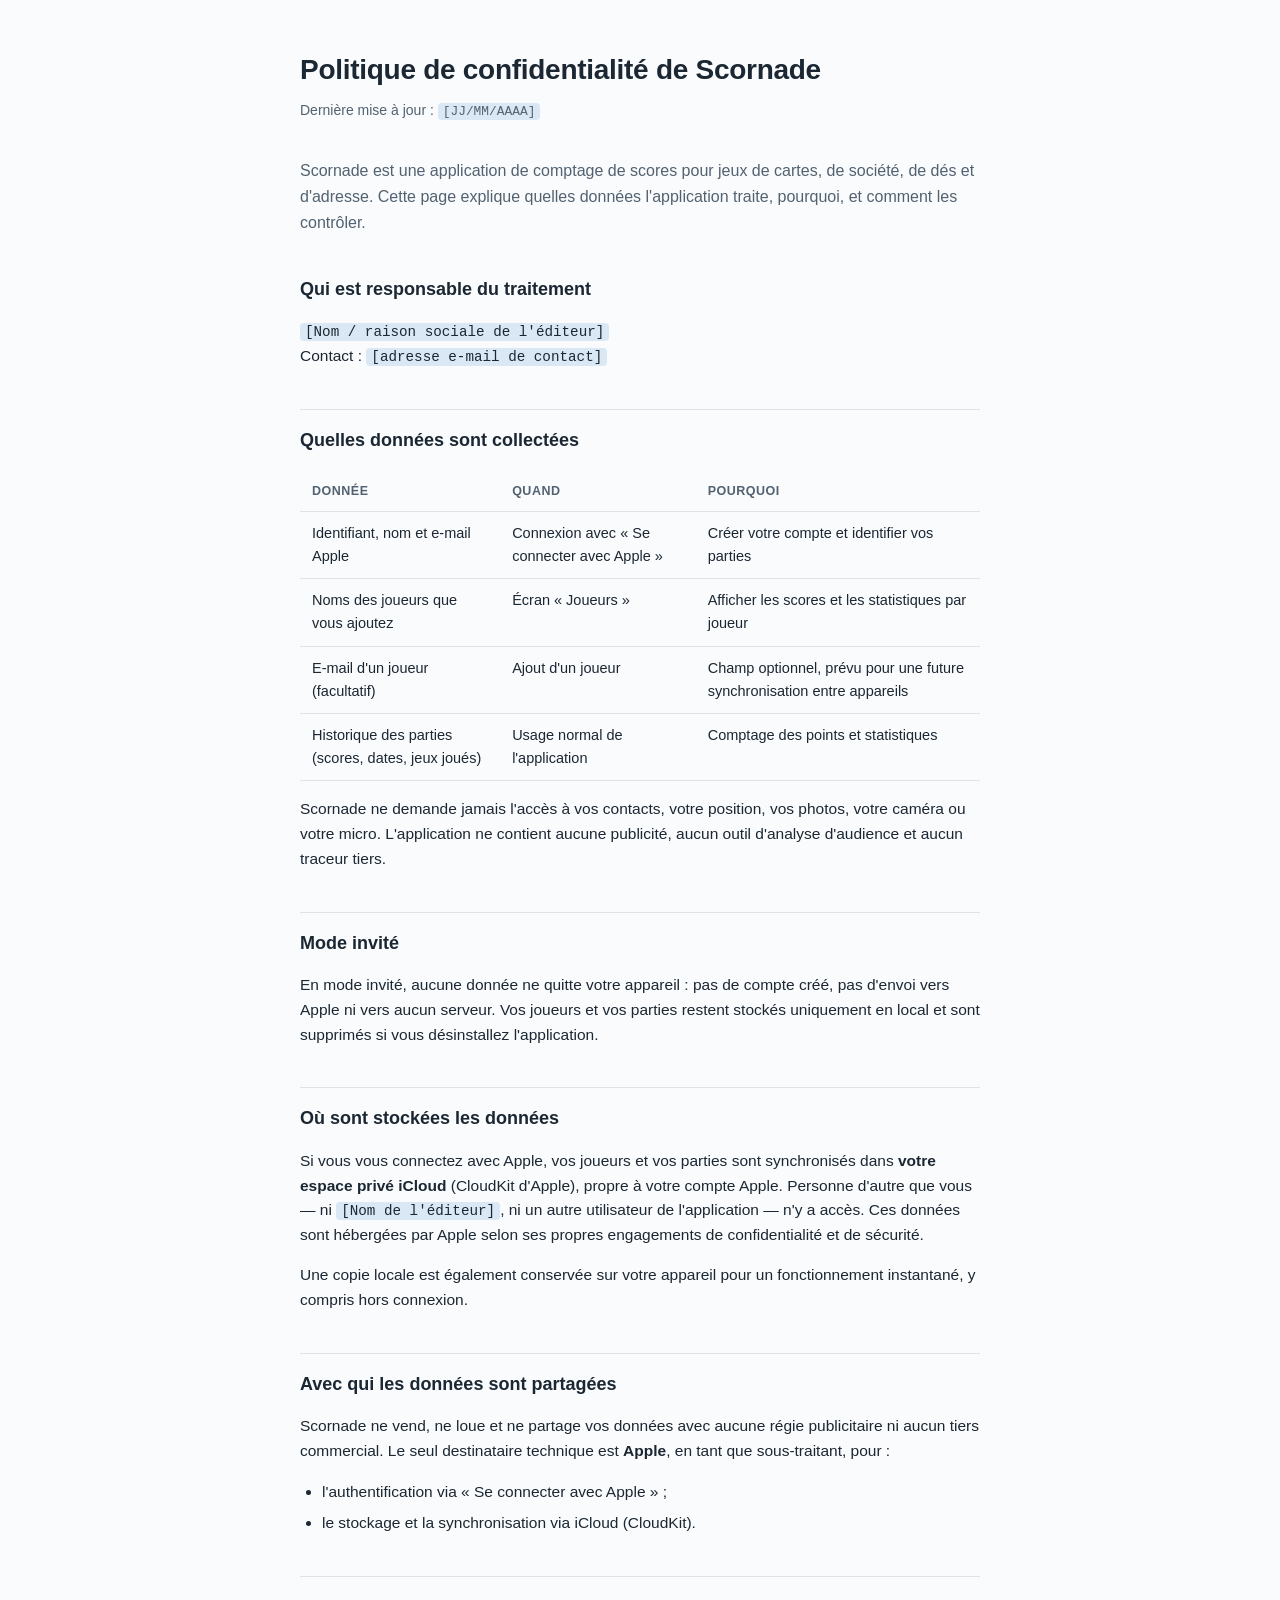
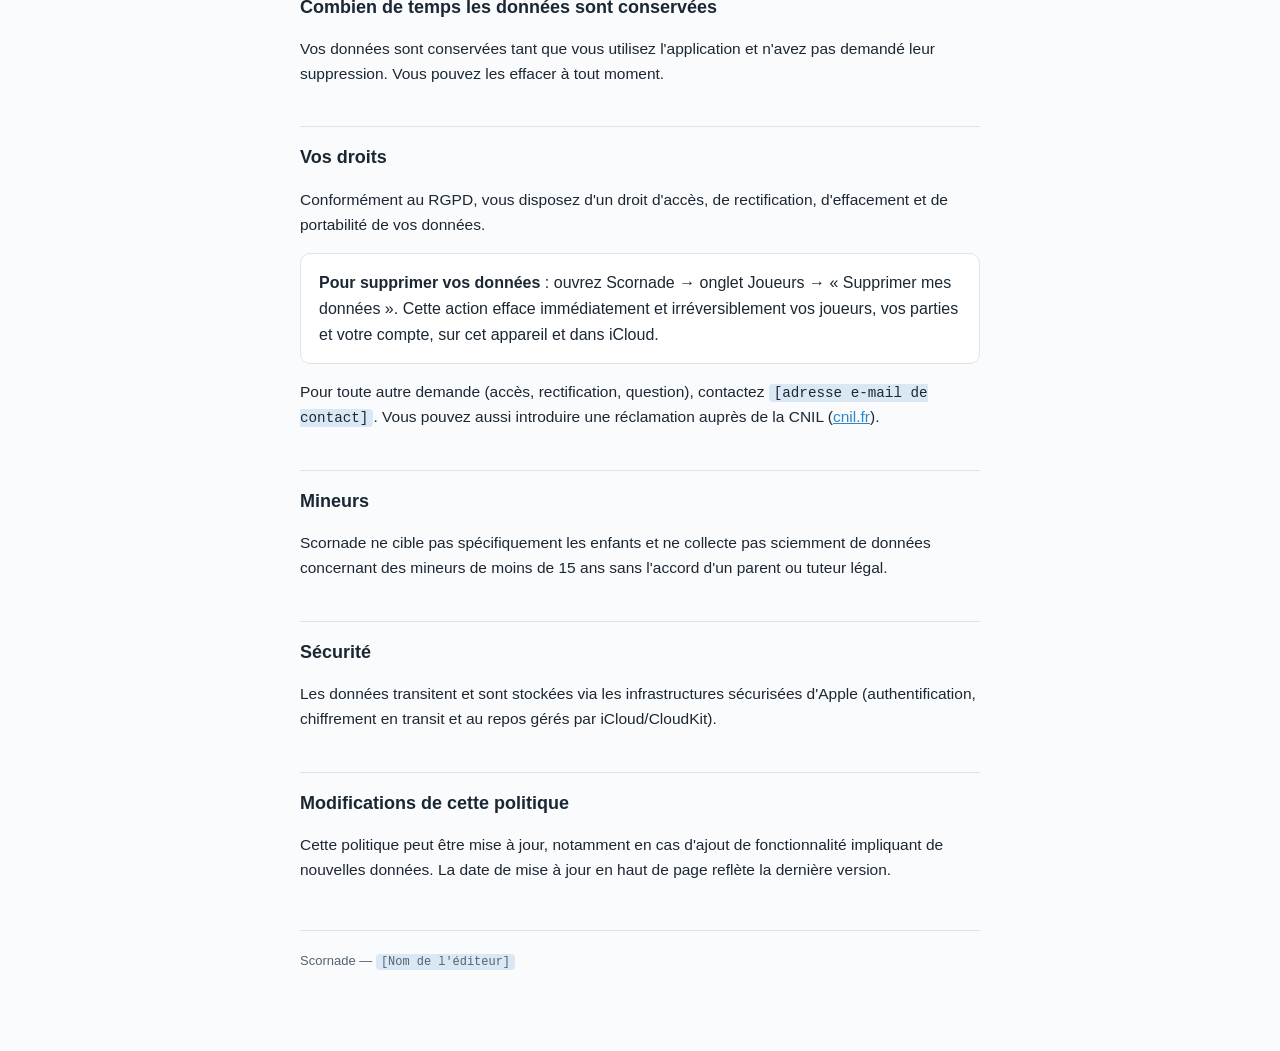
==== docs/politique-de-confidentialite.html @ f74ca092 "Add a draft privacy policy page Covers what Scornade actually does: Sign in with Apple, optional pla" ====
<!doctype html>
<html lang="fr">
<head>
<meta charset="utf-8">
<meta name="viewport" content="width=device-width, initial-scale=1">
<title>Politique de confidentialité — Scornade</title>
<style>
  :root {
    --paper: #FAFBFC;
    --ink: #1B2733;
    --ink-dim: #526271;
    --accent: #2C86C9;
    --hairline: #DCE4EA;
    --card: #FFFFFF;
  }
  @media (prefers-color-scheme: dark) {
    :root {
      --paper: #10171E;
      --ink: #E3EAEF;
      --ink-dim: #93A2AF;
      --accent: #5FB6E8;
      --hairline: #263340;
      --card: #161F28;
    }
  }
  * { box-sizing: border-box; }
  body {
    margin: 0;
    background: var(--paper);
    color: var(--ink);
    font-family: -apple-system, BlinkMacSystemFont, "Segoe UI", Roboto, sans-serif;
    line-height: 1.6;
  }
  .wrap { max-width: 720px; margin: 0 auto; padding: 48px 20px 80px; }
  h1 {
    font-size: 28px;
    margin: 0 0 6px;
    letter-spacing: -0.01em;
  }
  .updated {
    color: var(--ink-dim);
    font-size: 14px;
    margin: 0 0 36px;
  }
  h2 {
    font-size: 18px;
    margin: 40px 0 12px;
    padding-top: 16px;
    border-top: 1px solid var(--hairline);
  }
  h2:first-of-type { border-top: none; padding-top: 0; }
  p, li { font-size: 15.5px; color: var(--ink); }
  ul { padding-left: 22px; }
  li { margin-bottom: 6px; }
  .lead { color: var(--ink-dim); font-size: 16px; }
  table {
    width: 100%;
    border-collapse: collapse;
    margin: 16px 0;
    font-size: 14.5px;
  }
  th, td {
    text-align: left;
    padding: 10px 12px;
    border-bottom: 1px solid var(--hairline);
    vertical-align: top;
  }
  th {
    color: var(--ink-dim);
    font-weight: 600;
    font-size: 12.5px;
    text-transform: uppercase;
    letter-spacing: 0.04em;
  }
  .card {
    background: var(--card);
    border: 1px solid var(--hairline);
    border-radius: 10px;
    padding: 16px 18px;
    margin: 16px 0;
  }
  .fill {
    background: color-mix(in srgb, var(--accent) 16%, transparent);
    border-radius: 4px;
    padding: 1px 5px;
    font-family: ui-monospace, "SF Mono", Menlo, monospace;
    font-size: 0.92em;
  }
  a { color: var(--accent); }
  footer {
    margin-top: 48px;
    padding-top: 20px;
    border-top: 1px solid var(--hairline);
    color: var(--ink-dim);
    font-size: 13px;
  }
</style>
</head>
<body>
<div class="wrap">

  <h1>Politique de confidentialité de Scornade</h1>
  <p class="updated">Dernière mise à jour : <span class="fill">[JJ/MM/AAAA]</span></p>

  <p class="lead">Scornade est une application de comptage de scores pour jeux de cartes, de société, de dés et d'adresse. Cette page explique quelles données l'application traite, pourquoi, et comment les contrôler.</p>

  <h2>Qui est responsable du traitement</h2>
  <p>
    <span class="fill">[Nom / raison sociale de l'éditeur]</span><br>
    Contact : <span class="fill">[adresse e-mail de contact]</span>
  </p>

  <h2>Quelles données sont collectées</h2>
  <table>
    <tr><th>Donnée</th><th>Quand</th><th>Pourquoi</th></tr>
    <tr>
      <td>Identifiant, nom et e-mail Apple</td>
      <td>Connexion avec « Se connecter avec Apple »</td>
      <td>Créer votre compte et identifier vos parties</td>
    </tr>
    <tr>
      <td>Noms des joueurs que vous ajoutez</td>
      <td>Écran « Joueurs »</td>
      <td>Afficher les scores et les statistiques par joueur</td>
    </tr>
    <tr>
      <td>E-mail d'un joueur (facultatif)</td>
      <td>Ajout d'un joueur</td>
      <td>Champ optionnel, prévu pour une future synchronisation entre appareils</td>
    </tr>
    <tr>
      <td>Historique des parties (scores, dates, jeux joués)</td>
      <td>Usage normal de l'application</td>
      <td>Comptage des points et statistiques</td>
    </tr>
  </table>
  <p>Scornade ne demande jamais l'accès à vos contacts, votre position, vos photos, votre caméra ou votre micro. L'application ne contient aucune publicité, aucun outil d'analyse d'audience et aucun traceur tiers.</p>

  <h2>Mode invité</h2>
  <p>En mode invité, aucune donnée ne quitte votre appareil : pas de compte créé, pas d'envoi vers Apple ni vers aucun serveur. Vos joueurs et vos parties restent stockés uniquement en local et sont supprimés si vous désinstallez l'application.</p>

  <h2>Où sont stockées les données</h2>
  <p>Si vous vous connectez avec Apple, vos joueurs et vos parties sont synchronisés dans <strong>votre espace privé iCloud</strong> (CloudKit d'Apple), propre à votre compte Apple. Personne d'autre que vous — ni <span class="fill">[Nom de l'éditeur]</span>, ni un autre utilisateur de l'application — n'y a accès. Ces données sont hébergées par Apple selon ses propres engagements de confidentialité et de sécurité.</p>
  <p>Une copie locale est également conservée sur votre appareil pour un fonctionnement instantané, y compris hors connexion.</p>

  <h2>Avec qui les données sont partagées</h2>
  <p>Scornade ne vend, ne loue et ne partage vos données avec aucune régie publicitaire ni aucun tiers commercial. Le seul destinataire technique est <strong>Apple</strong>, en tant que sous-traitant, pour :</p>
  <ul>
    <li>l'authentification via « Se connecter avec Apple » ;</li>
    <li>le stockage et la synchronisation via iCloud (CloudKit).</li>
  </ul>

  <h2>Combien de temps les données sont conservées</h2>
  <p>Vos données sont conservées tant que vous utilisez l'application et n'avez pas demandé leur suppression. Vous pouvez les effacer à tout moment.</p>

  <h2>Vos droits</h2>
  <p>Conformément au RGPD, vous disposez d'un droit d'accès, de rectification, d'effacement et de portabilité de vos données.</p>
  <div class="card">
    <strong>Pour supprimer vos données</strong> : ouvrez Scornade → onglet Joueurs → « Supprimer mes données ». Cette action efface immédiatement et irréversiblement vos joueurs, vos parties et votre compte, sur cet appareil et dans iCloud.
  </div>
  <p>Pour toute autre demande (accès, rectification, question), contactez <span class="fill">[adresse e-mail de contact]</span>. Vous pouvez aussi introduire une réclamation auprès de la CNIL (<a href="https://www.cnil.fr" target="_blank" rel="noopener">cnil.fr</a>).</p>

  <h2>Mineurs</h2>
  <p>Scornade ne cible pas spécifiquement les enfants et ne collecte pas sciemment de données concernant des mineurs de moins de 15 ans sans l'accord d'un parent ou tuteur légal.</p>

  <h2>Sécurité</h2>
  <p>Les données transitent et sont stockées via les infrastructures sécurisées d'Apple (authentification, chiffrement en transit et au repos gérés par iCloud/CloudKit).</p>

  <h2>Modifications de cette politique</h2>
  <p>Cette politique peut être mise à jour, notamment en cas d'ajout de fonctionnalité impliquant de nouvelles données. La date de mise à jour en haut de page reflète la dernière version.</p>

  <footer>Scornade — <span class="fill">[Nom de l'éditeur]</span></footer>

</div>
</body>
</html>
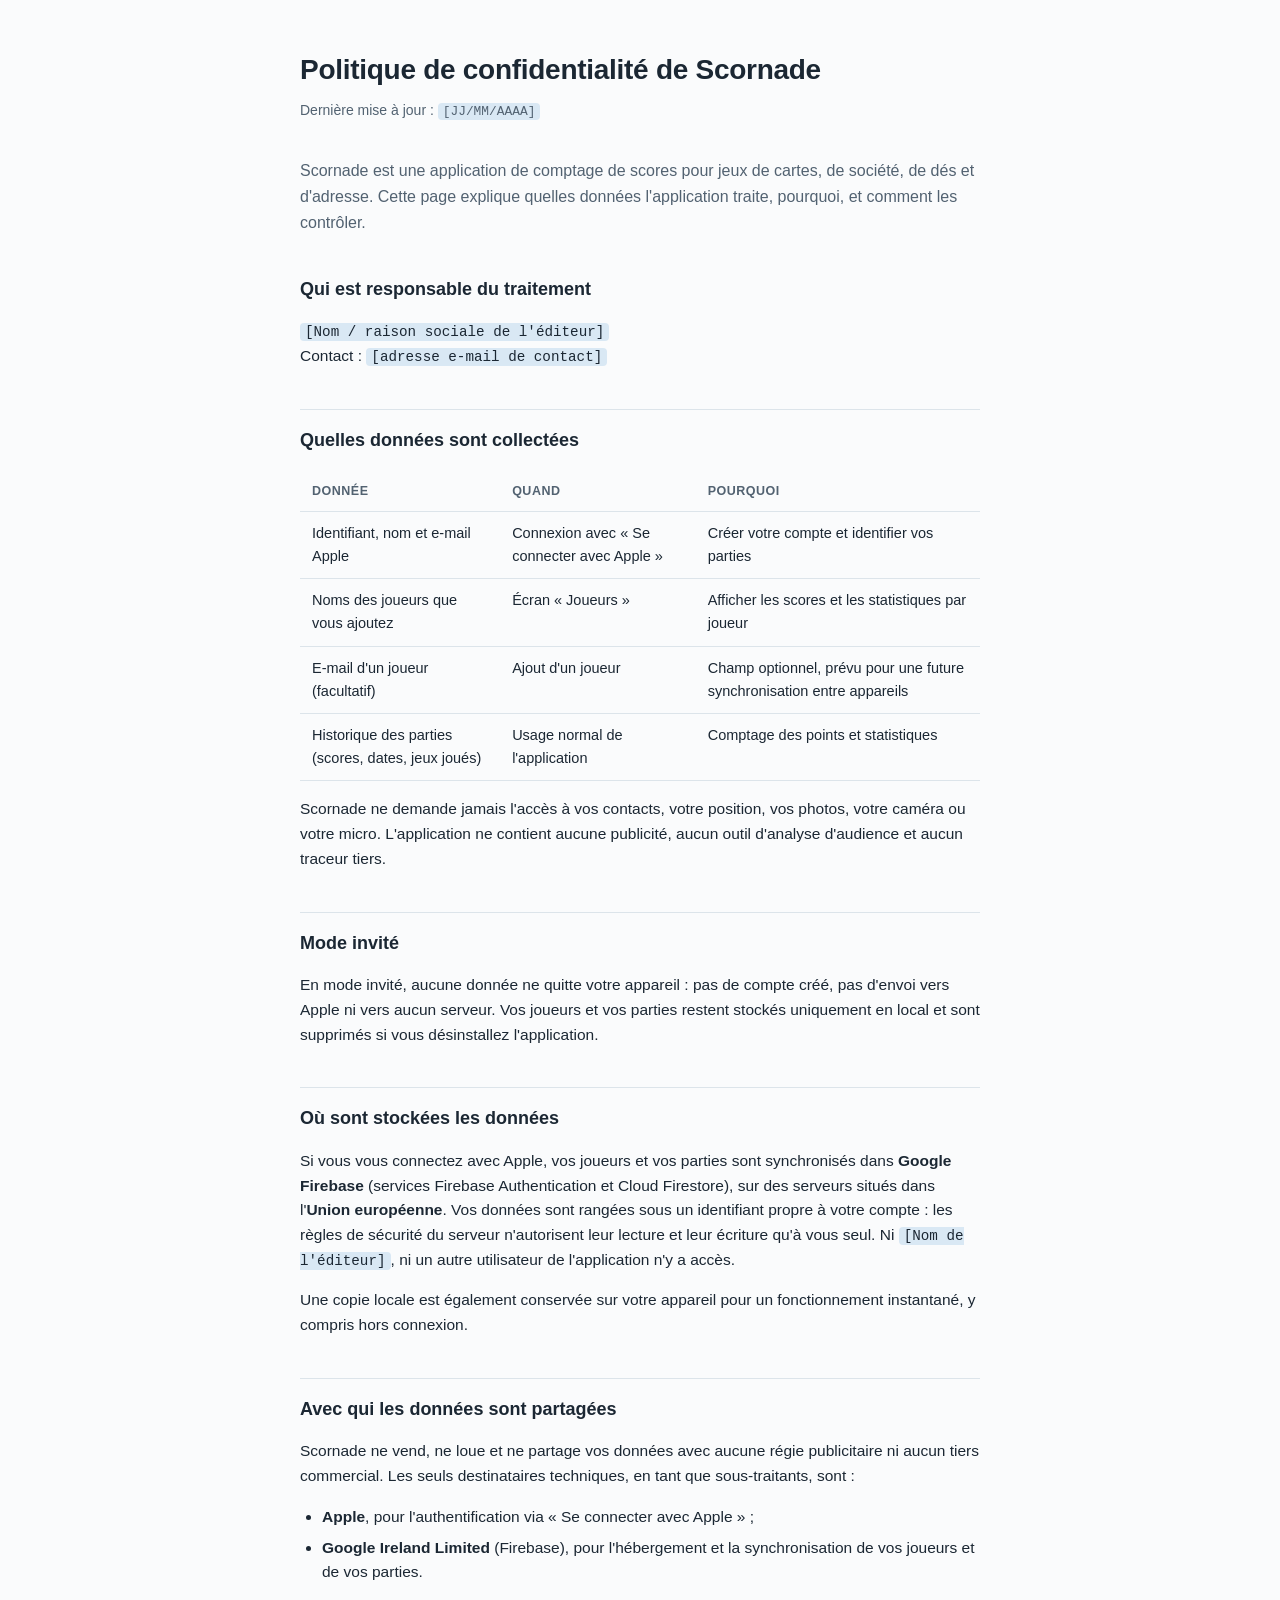
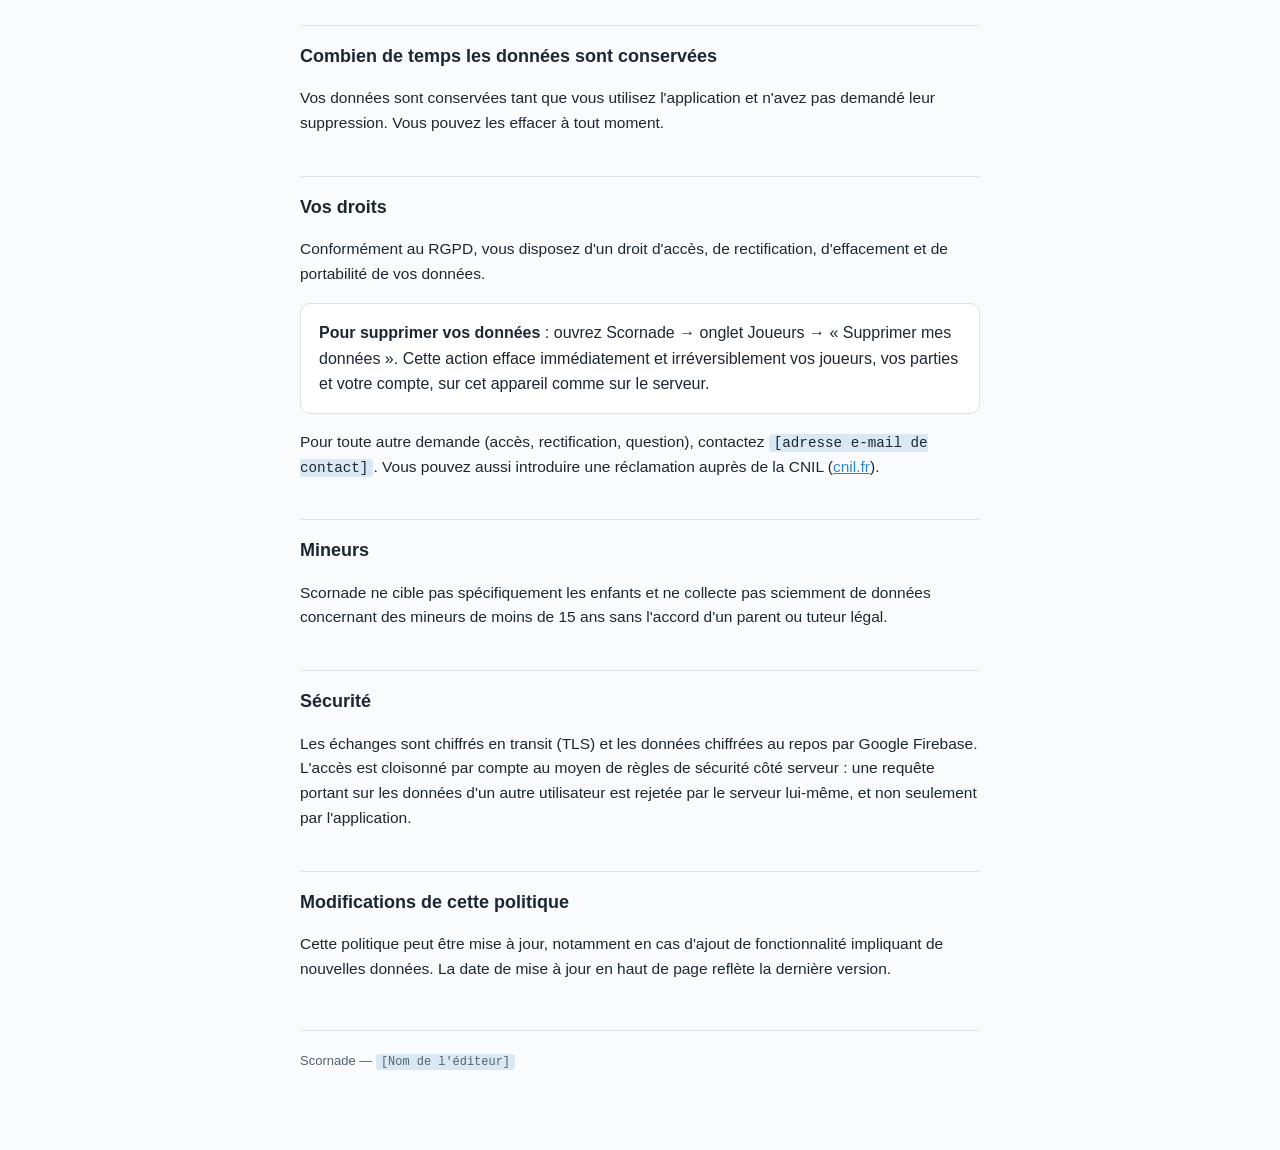
==== commit 5e2b4128: "Move sync from CloudKit to Firebase CloudKit ties sync to Apple accounts, which rules out the web cl" ====
--- a/docs/politique-de-confidentialite.html
+++ b/docs/politique-de-confidentialite.html
@@ -140,14 +140,14 @@
   <p>En mode invité, aucune donnée ne quitte votre appareil : pas de compte créé, pas d'envoi vers Apple ni vers aucun serveur. Vos joueurs et vos parties restent stockés uniquement en local et sont supprimés si vous désinstallez l'application.</p>
 
   <h2>Où sont stockées les données</h2>
-  <p>Si vous vous connectez avec Apple, vos joueurs et vos parties sont synchronisés dans <strong>votre espace privé iCloud</strong> (CloudKit d'Apple), propre à votre compte Apple. Personne d'autre que vous — ni <span class="fill">[Nom de l'éditeur]</span>, ni un autre utilisateur de l'application — n'y a accès. Ces données sont hébergées par Apple selon ses propres engagements de confidentialité et de sécurité.</p>
+  <p>Si vous vous connectez avec Apple, vos joueurs et vos parties sont synchronisés dans <strong>Google Firebase</strong> (services Firebase Authentication et Cloud Firestore), sur des serveurs situés dans l'<strong>Union européenne</strong>. Vos données sont rangées sous un identifiant propre à votre compte : les règles de sécurité du serveur n'autorisent leur lecture et leur écriture qu'à vous seul. Ni <span class="fill">[Nom de l'éditeur]</span>, ni un autre utilisateur de l'application n'y a accès.</p>
   <p>Une copie locale est également conservée sur votre appareil pour un fonctionnement instantané, y compris hors connexion.</p>
 
   <h2>Avec qui les données sont partagées</h2>
-  <p>Scornade ne vend, ne loue et ne partage vos données avec aucune régie publicitaire ni aucun tiers commercial. Le seul destinataire technique est <strong>Apple</strong>, en tant que sous-traitant, pour :</p>
+  <p>Scornade ne vend, ne loue et ne partage vos données avec aucune régie publicitaire ni aucun tiers commercial. Les seuls destinataires techniques, en tant que sous-traitants, sont :</p>
   <ul>
-    <li>l'authentification via « Se connecter avec Apple » ;</li>
-    <li>le stockage et la synchronisation via iCloud (CloudKit).</li>
+    <li><strong>Apple</strong>, pour l'authentification via « Se connecter avec Apple » ;</li>
+    <li><strong>Google Ireland Limited</strong> (Firebase), pour l'hébergement et la synchronisation de vos joueurs et de vos parties.</li>
   </ul>
 
   <h2>Combien de temps les données sont conservées</h2>
@@ -156,7 +156,7 @@
   <h2>Vos droits</h2>
   <p>Conformément au RGPD, vous disposez d'un droit d'accès, de rectification, d'effacement et de portabilité de vos données.</p>
   <div class="card">
-    <strong>Pour supprimer vos données</strong> : ouvrez Scornade → onglet Joueurs → « Supprimer mes données ». Cette action efface immédiatement et irréversiblement vos joueurs, vos parties et votre compte, sur cet appareil et dans iCloud.
+    <strong>Pour supprimer vos données</strong> : ouvrez Scornade → onglet Joueurs → « Supprimer mes données ». Cette action efface immédiatement et irréversiblement vos joueurs, vos parties et votre compte, sur cet appareil comme sur le serveur.
   </div>
   <p>Pour toute autre demande (accès, rectification, question), contactez <span class="fill">[adresse e-mail de contact]</span>. Vous pouvez aussi introduire une réclamation auprès de la CNIL (<a href="https://www.cnil.fr" target="_blank" rel="noopener">cnil.fr</a>).</p>
 
@@ -164,7 +164,7 @@
   <p>Scornade ne cible pas spécifiquement les enfants et ne collecte pas sciemment de données concernant des mineurs de moins de 15 ans sans l'accord d'un parent ou tuteur légal.</p>
 
   <h2>Sécurité</h2>
-  <p>Les données transitent et sont stockées via les infrastructures sécurisées d'Apple (authentification, chiffrement en transit et au repos gérés par iCloud/CloudKit).</p>
+  <p>Les échanges sont chiffrés en transit (TLS) et les données chiffrées au repos par Google Firebase. L'accès est cloisonné par compte au moyen de règles de sécurité côté serveur : une requête portant sur les données d'un autre utilisateur est rejetée par le serveur lui-même, et non seulement par l'application.</p>
 
   <h2>Modifications de cette politique</h2>
   <p>Cette politique peut être mise à jour, notamment en cas d'ajout de fonctionnalité impliquant de nouvelles données. La date de mise à jour en haut de page reflète la dernière version.</p>
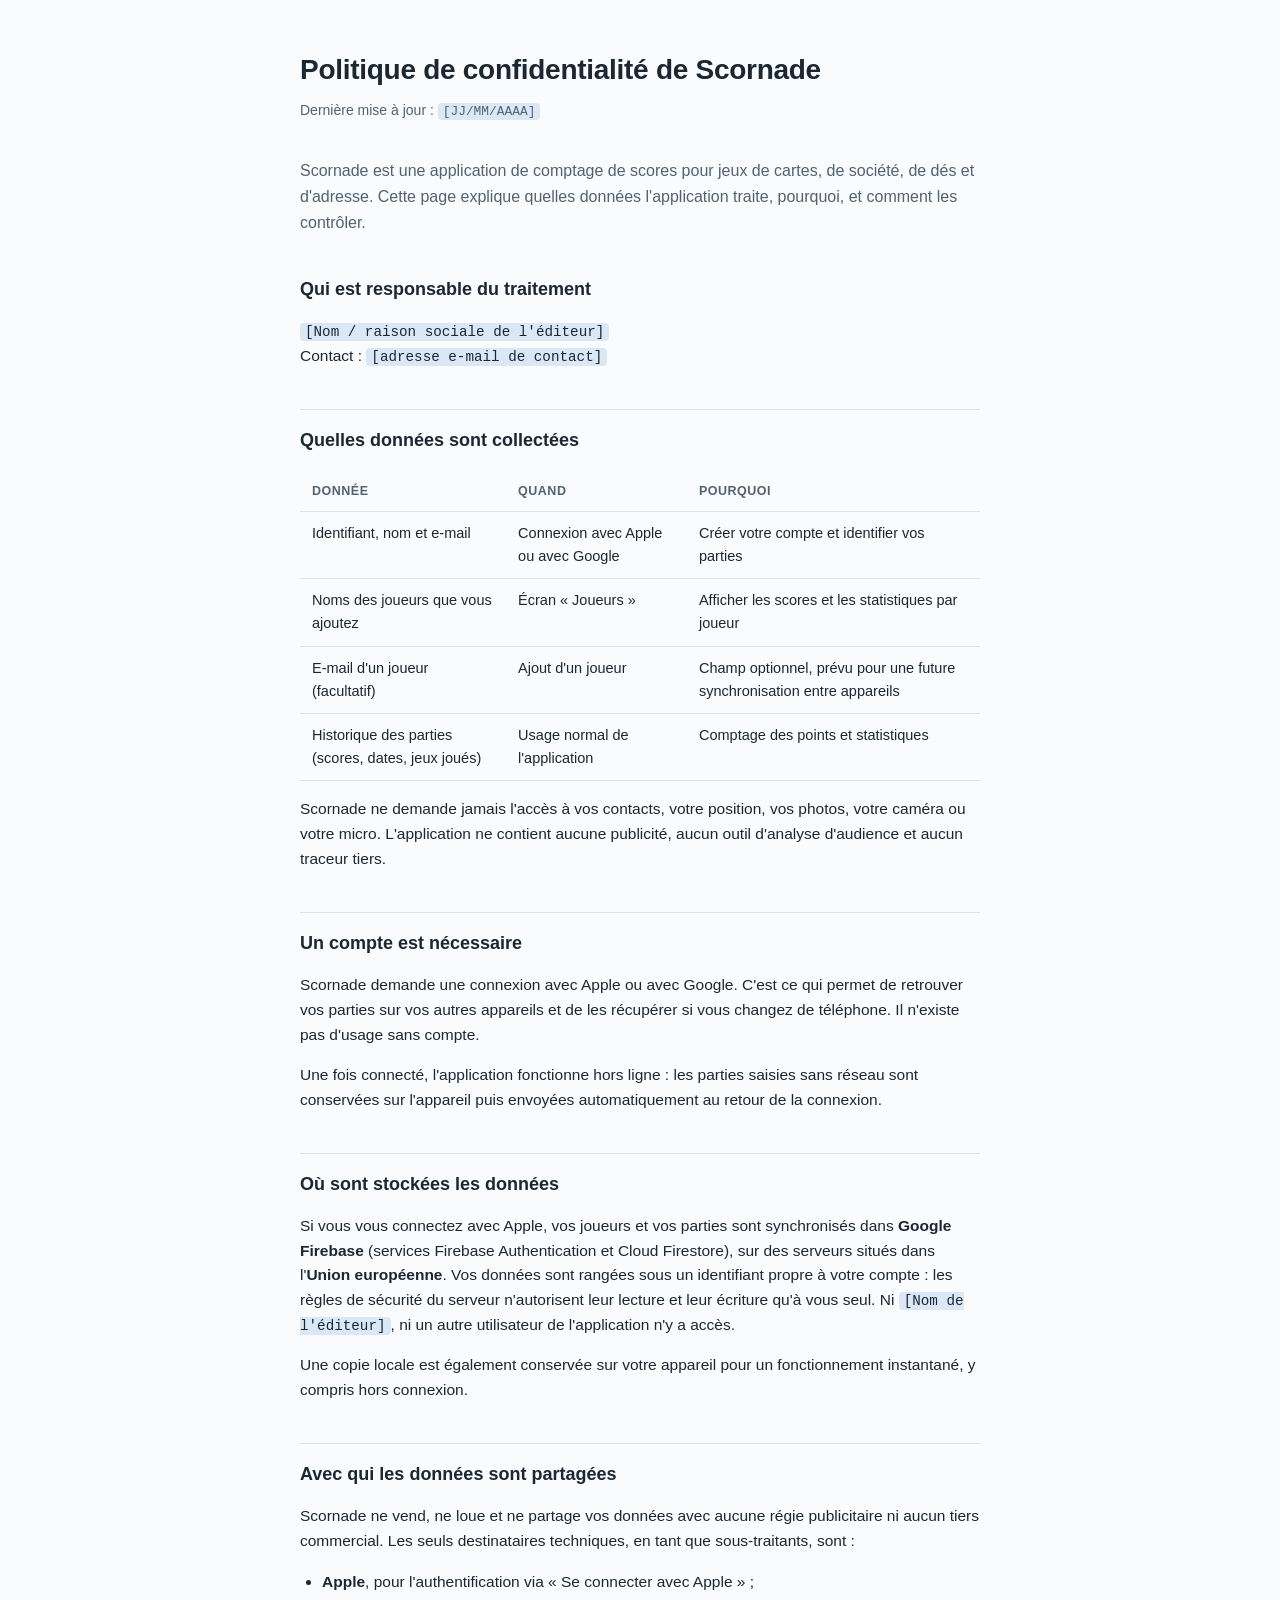
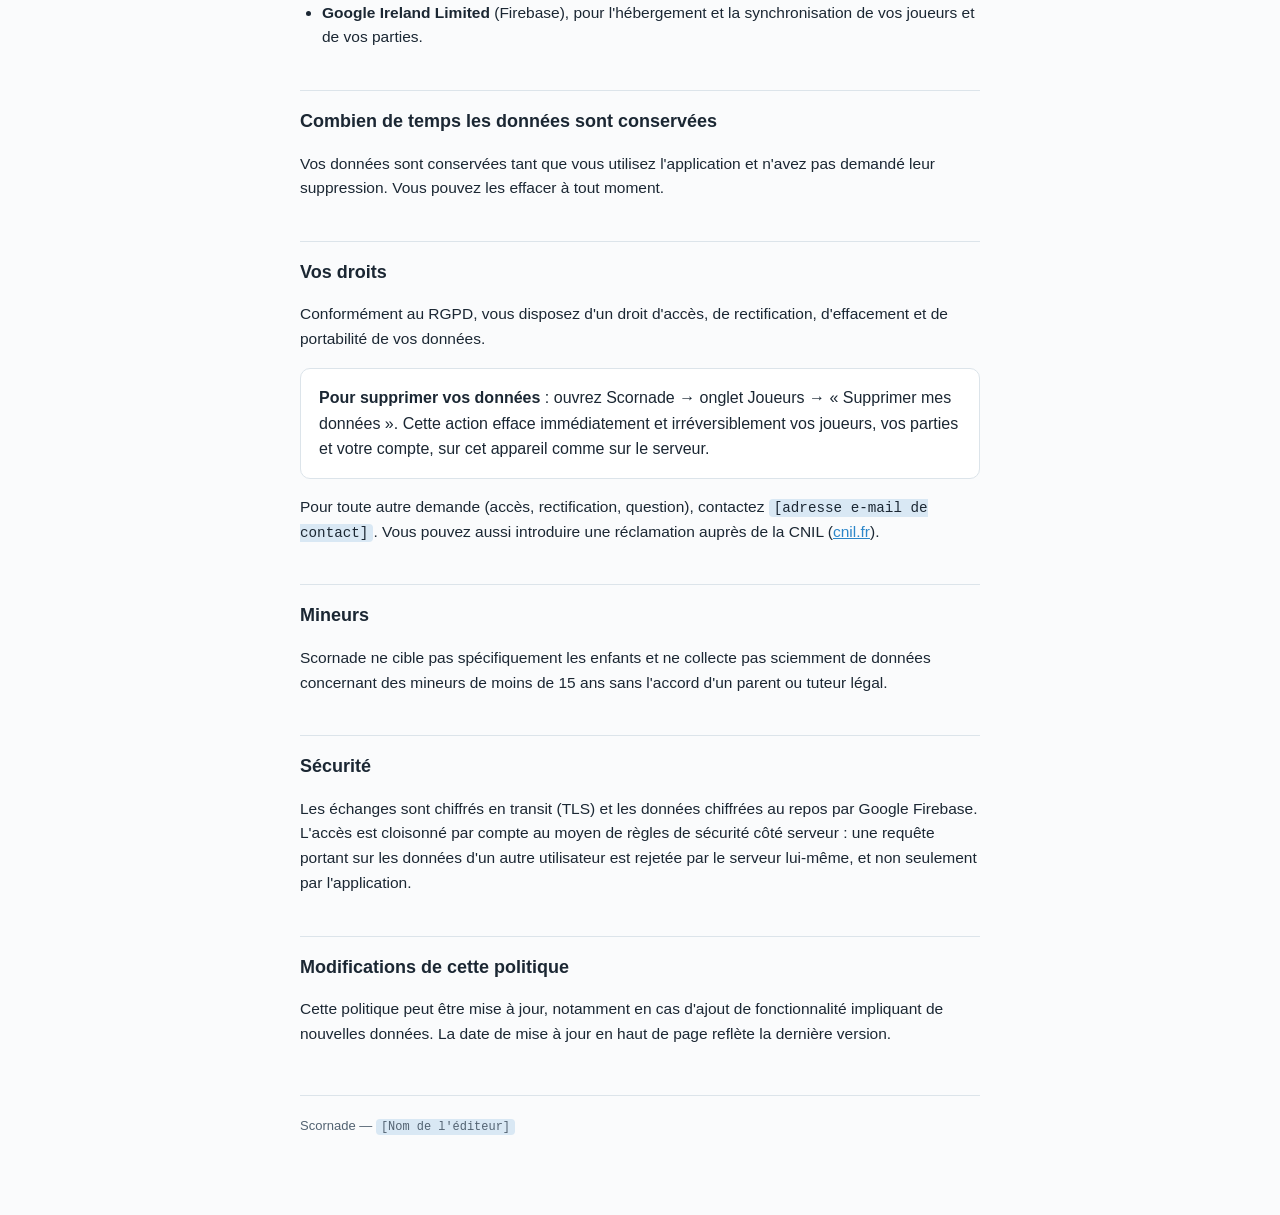
==== commit 26f6fc0f: "Require an account: drop guest mode, add Google sign-in Signing in with Apple or Google is now the o" ====
--- a/docs/politique-de-confidentialite.html
+++ b/docs/politique-de-confidentialite.html
@@ -114,8 +114,8 @@
   <table>
     <tr><th>Donnée</th><th>Quand</th><th>Pourquoi</th></tr>
     <tr>
-      <td>Identifiant, nom et e-mail Apple</td>
-      <td>Connexion avec « Se connecter avec Apple »</td>
+      <td>Identifiant, nom et e-mail</td>
+      <td>Connexion avec Apple ou avec Google</td>
       <td>Créer votre compte et identifier vos parties</td>
     </tr>
     <tr>
@@ -136,8 +136,9 @@
   </table>
   <p>Scornade ne demande jamais l'accès à vos contacts, votre position, vos photos, votre caméra ou votre micro. L'application ne contient aucune publicité, aucun outil d'analyse d'audience et aucun traceur tiers.</p>
 
-  <h2>Mode invité</h2>
-  <p>En mode invité, aucune donnée ne quitte votre appareil : pas de compte créé, pas d'envoi vers Apple ni vers aucun serveur. Vos joueurs et vos parties restent stockés uniquement en local et sont supprimés si vous désinstallez l'application.</p>
+  <h2>Un compte est nécessaire</h2>
+  <p>Scornade demande une connexion avec Apple ou avec Google. C'est ce qui permet de retrouver vos parties sur vos autres appareils et de les récupérer si vous changez de téléphone. Il n'existe pas d'usage sans compte.</p>
+  <p>Une fois connecté, l'application fonctionne hors ligne : les parties saisies sans réseau sont conservées sur l'appareil puis envoyées automatiquement au retour de la connexion.</p>
 
   <h2>Où sont stockées les données</h2>
   <p>Si vous vous connectez avec Apple, vos joueurs et vos parties sont synchronisés dans <strong>Google Firebase</strong> (services Firebase Authentication et Cloud Firestore), sur des serveurs situés dans l'<strong>Union européenne</strong>. Vos données sont rangées sous un identifiant propre à votre compte : les règles de sécurité du serveur n'autorisent leur lecture et leur écriture qu'à vous seul. Ni <span class="fill">[Nom de l'éditeur]</span>, ni un autre utilisateur de l'application n'y a accès.</p>
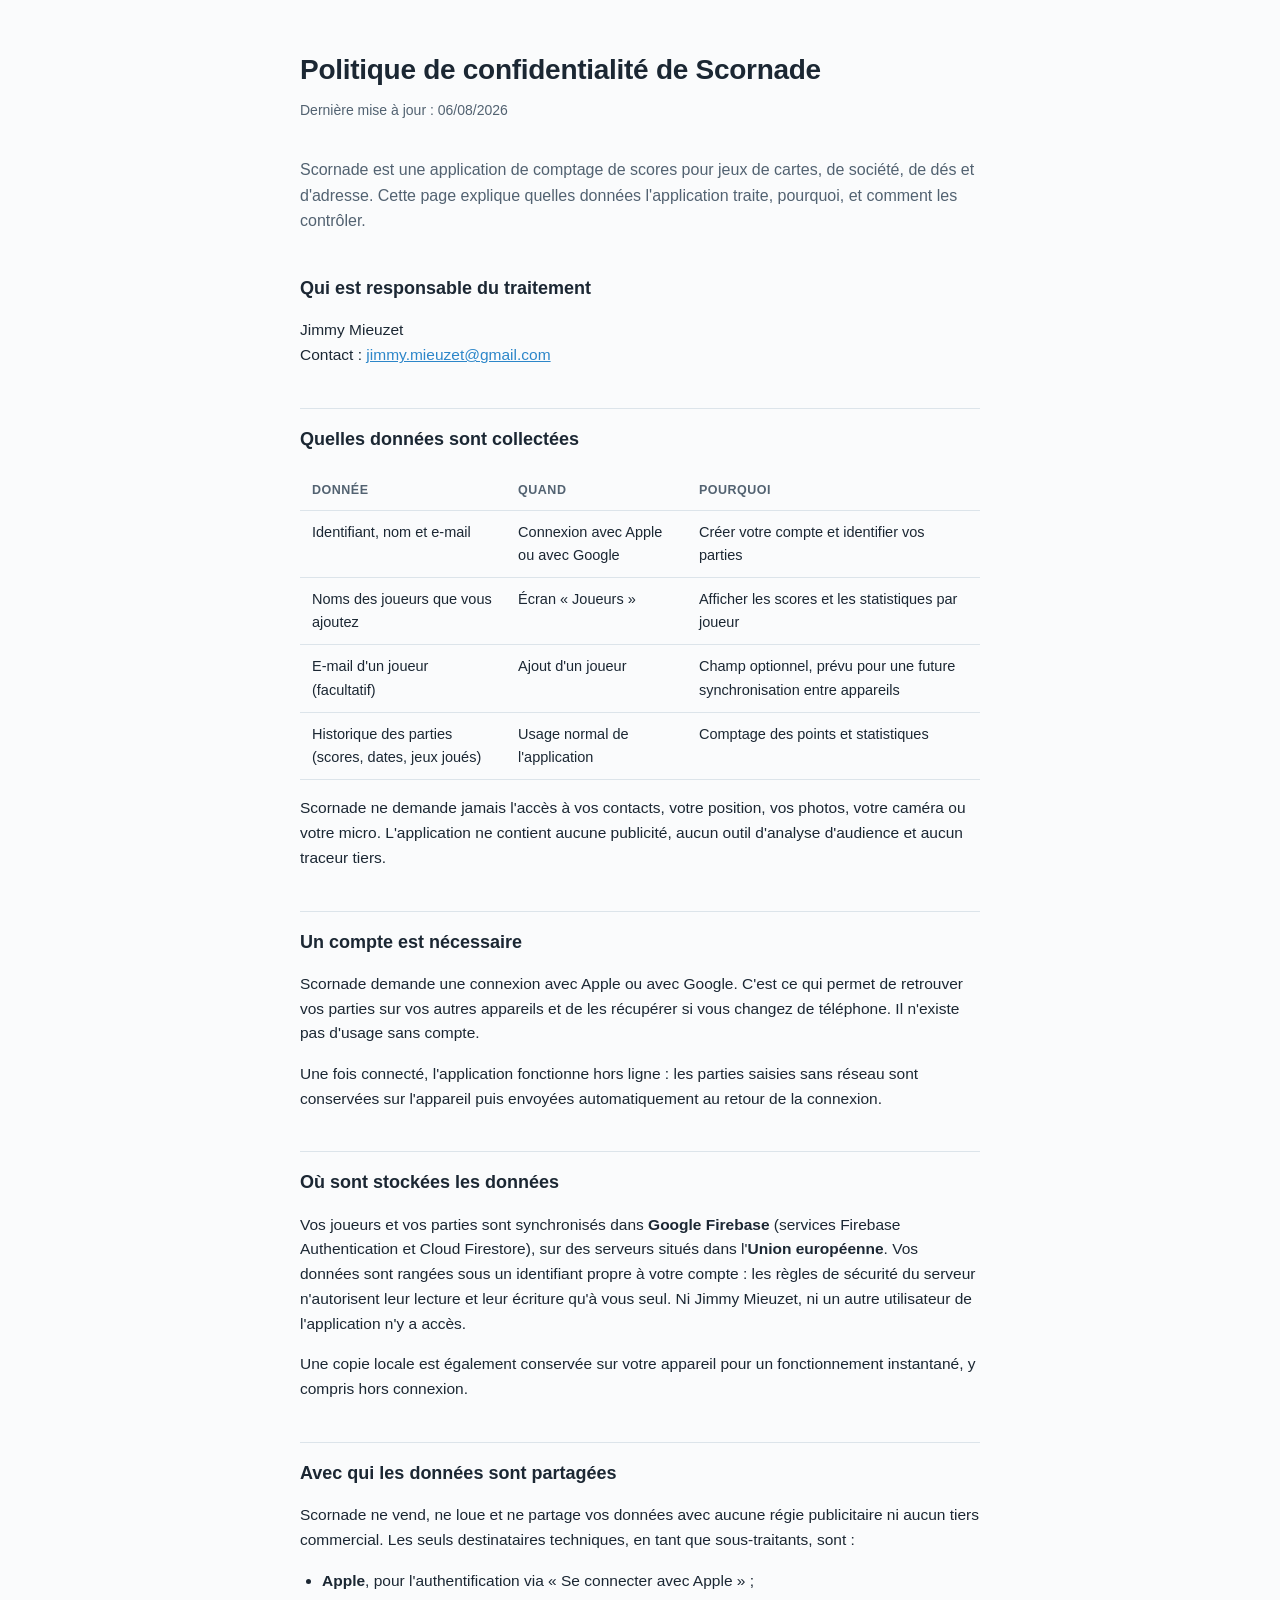
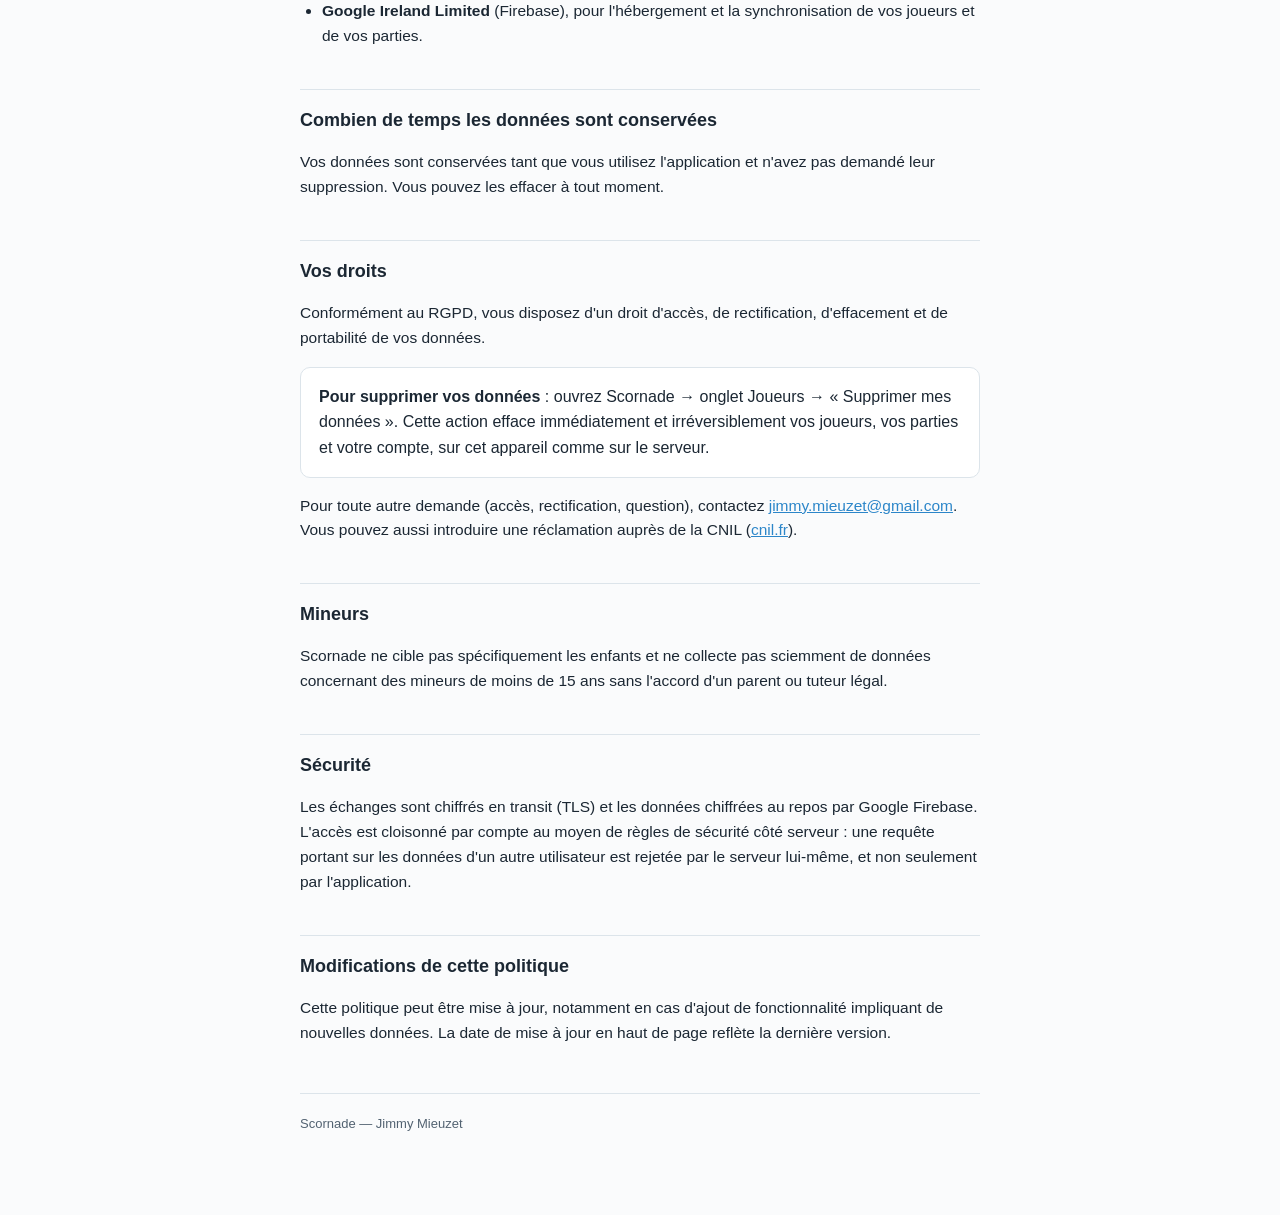
==== commit 3cb90098: "Fill in the privacy policy's publisher details The page is live now, so the bracketed placeholders w" ====
--- a/docs/politique-de-confidentialite.html
+++ b/docs/politique-de-confidentialite.html
@@ -100,14 +100,14 @@
 <div class="wrap">
 
   <h1>Politique de confidentialité de Scornade</h1>
-  <p class="updated">Dernière mise à jour : <span class="fill">[JJ/MM/AAAA]</span></p>
+  <p class="updated">Dernière mise à jour : 06/08/2026</p>
 
   <p class="lead">Scornade est une application de comptage de scores pour jeux de cartes, de société, de dés et d'adresse. Cette page explique quelles données l'application traite, pourquoi, et comment les contrôler.</p>
 
   <h2>Qui est responsable du traitement</h2>
   <p>
-    <span class="fill">[Nom / raison sociale de l'éditeur]</span><br>
-    Contact : <span class="fill">[adresse e-mail de contact]</span>
+    Jimmy Mieuzet<br>
+    Contact : <a href="mailto:jimmy.mieuzet@gmail.com">jimmy.mieuzet@gmail.com</a>
   </p>
 
   <h2>Quelles données sont collectées</h2>
@@ -141,7 +141,7 @@
   <p>Une fois connecté, l'application fonctionne hors ligne : les parties saisies sans réseau sont conservées sur l'appareil puis envoyées automatiquement au retour de la connexion.</p>
 
   <h2>Où sont stockées les données</h2>
-  <p>Si vous vous connectez avec Apple, vos joueurs et vos parties sont synchronisés dans <strong>Google Firebase</strong> (services Firebase Authentication et Cloud Firestore), sur des serveurs situés dans l'<strong>Union européenne</strong>. Vos données sont rangées sous un identifiant propre à votre compte : les règles de sécurité du serveur n'autorisent leur lecture et leur écriture qu'à vous seul. Ni <span class="fill">[Nom de l'éditeur]</span>, ni un autre utilisateur de l'application n'y a accès.</p>
+  <p>Vos joueurs et vos parties sont synchronisés dans <strong>Google Firebase</strong> (services Firebase Authentication et Cloud Firestore), sur des serveurs situés dans l'<strong>Union européenne</strong>. Vos données sont rangées sous un identifiant propre à votre compte : les règles de sécurité du serveur n'autorisent leur lecture et leur écriture qu'à vous seul. Ni Jimmy Mieuzet, ni un autre utilisateur de l'application n'y a accès.</p>
   <p>Une copie locale est également conservée sur votre appareil pour un fonctionnement instantané, y compris hors connexion.</p>
 
   <h2>Avec qui les données sont partagées</h2>
@@ -159,7 +159,7 @@
   <div class="card">
     <strong>Pour supprimer vos données</strong> : ouvrez Scornade → onglet Joueurs → « Supprimer mes données ». Cette action efface immédiatement et irréversiblement vos joueurs, vos parties et votre compte, sur cet appareil comme sur le serveur.
   </div>
-  <p>Pour toute autre demande (accès, rectification, question), contactez <span class="fill">[adresse e-mail de contact]</span>. Vous pouvez aussi introduire une réclamation auprès de la CNIL (<a href="https://www.cnil.fr" target="_blank" rel="noopener">cnil.fr</a>).</p>
+  <p>Pour toute autre demande (accès, rectification, question), contactez <a href="mailto:jimmy.mieuzet@gmail.com">jimmy.mieuzet@gmail.com</a>. Vous pouvez aussi introduire une réclamation auprès de la CNIL (<a href="https://www.cnil.fr" target="_blank" rel="noopener">cnil.fr</a>).</p>
 
   <h2>Mineurs</h2>
   <p>Scornade ne cible pas spécifiquement les enfants et ne collecte pas sciemment de données concernant des mineurs de moins de 15 ans sans l'accord d'un parent ou tuteur légal.</p>
@@ -170,7 +170,7 @@
   <h2>Modifications de cette politique</h2>
   <p>Cette politique peut être mise à jour, notamment en cas d'ajout de fonctionnalité impliquant de nouvelles données. La date de mise à jour en haut de page reflète la dernière version.</p>
 
-  <footer>Scornade — <span class="fill">[Nom de l'éditeur]</span></footer>
+  <footer>Scornade — Jimmy Mieuzet</footer>
 
 </div>
 </body>
